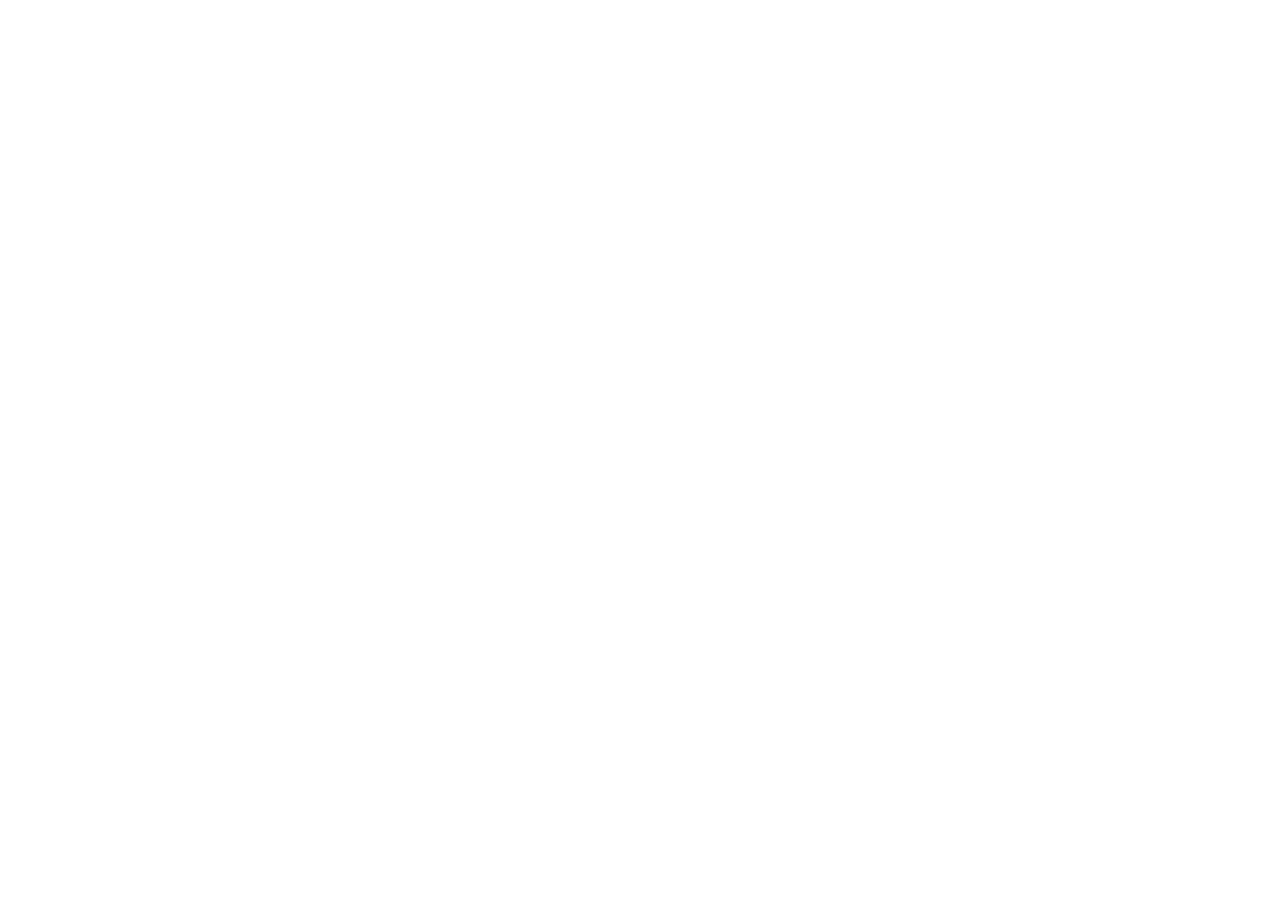
==== index.html @ b9b6418b "first Template" ====
<!DOCTYPE html>
<html lang="en">
<head>
    <meta charset="UTF-8">
    <meta name="viewport" content="width=device-width, initial-scale=1.0">
    <title>Document</title>
</head>
<body>
    
</body>
</html>
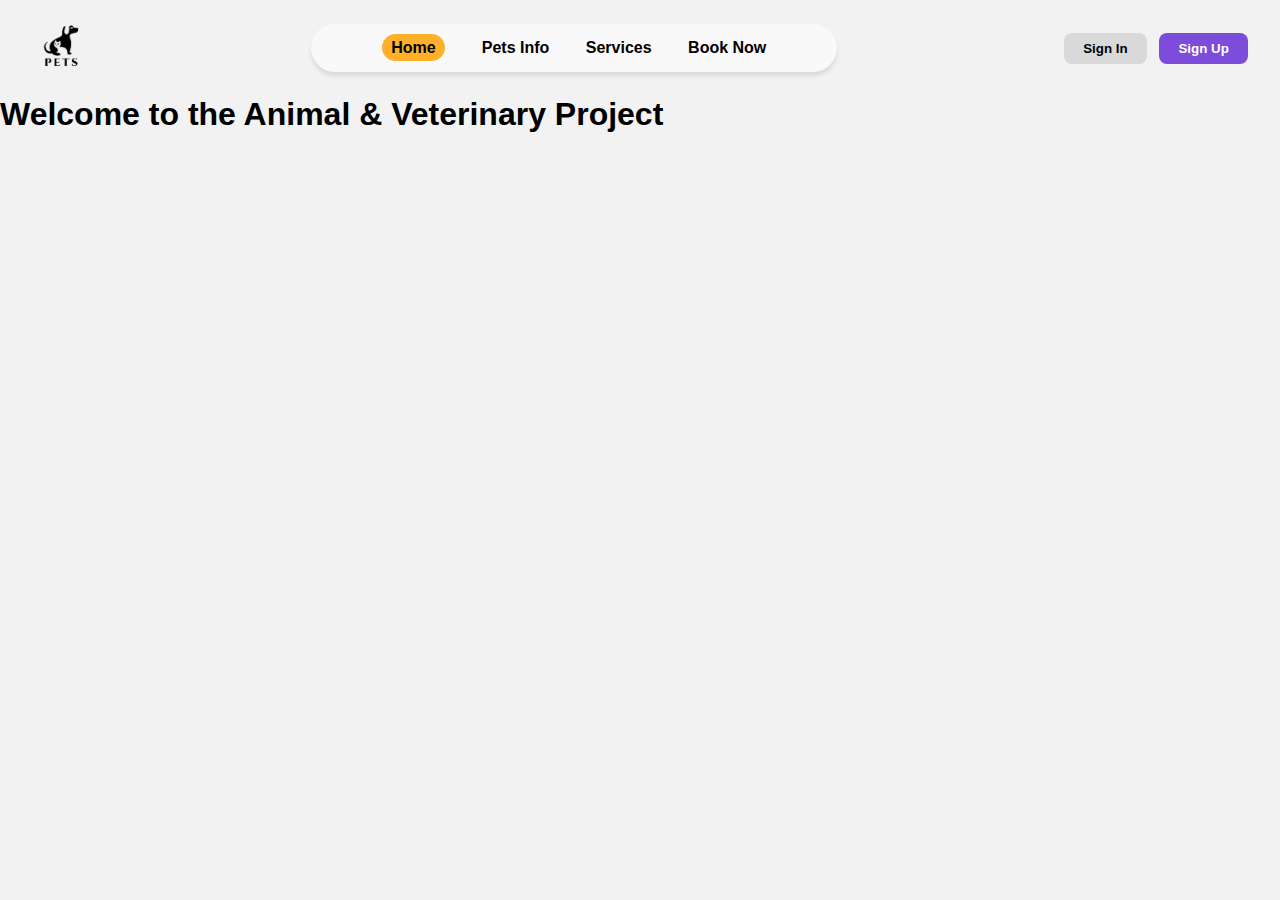
==== commit 12e390f0: "added the navbar too all Pages" ====
--- a/index.html
+++ b/index.html
@@ -3,9 +3,31 @@
 <head>
     <meta charset="UTF-8">
     <meta name="viewport" content="width=device-width, initial-scale=1.0">
-    <title>Document</title>
+    <title>Home</title>
+    <link rel="stylesheet" href="../Styles/NavBar.css">
+
 </head>
 <body>
-    
+<header class="navbar">
+    <div class="logo">
+        <img src="../Assets/pets_logo.png" alt="Site Logo">
+    </div>
+    <div class="menu" >
+        <nav class="nav-links">
+            <a href="index.html" class="nav-link home-link active">Home</a>
+            <a href="./Pages/PetsInfo.html" class="nav-link veterinary-link ">Pets Info</a>
+            <a href="./Pages/Services.html" class="nav-link contact-link ">Services</a>
+            <a href="./Pages/BookNow.html" class="nav-link animals-link ">Book Now</a>
+        </nav>
+    </div>
+    <div class="nav-buttons">
+        <button class="btn sign-in">Sign In</button>
+        <button class="btn sign-up">Sign Up</button>
+    </div>
+</header>
+<main >
+    <h1>Welcome to the Animal & Veterinary Project</h1>
+
+</main>
 </body>
 </html>--- a/Styles/NavBar.css
+++ b/Styles/NavBar.css
@@ -0,0 +1,104 @@
+
+* {
+    margin: 0;
+    padding: 0;
+    box-sizing: border-box;
+}
+
+/* Body Styling */
+body {
+    font-family: "Candara", sans-serif;
+    color: #000; /* Black text color */
+    background-color: #f2f2f2; /* White background */
+}
+
+/* Navbar Styling */
+.navbar {
+    display: flex;
+    align-items: center;
+    justify-content: space-between;
+    padding: 1rem 2rem;
+    background-color: #f2f2f2; /* White background */
+
+}
+
+.logo img {
+    width: 60px; /* Adjust logo size */
+    height: auto;
+}
+
+/* Nav Links Styling */
+.nav-links a {
+    color: #000; /* Black text color */
+    text-decoration: none;
+    margin: 0 1rem;
+    font-weight: 600;
+    font-size: 1rem;
+    transition: color 0.3s ease;
+}
+
+.nav-links a:hover {
+    color: #7D4CDB; /* Purple on hover */
+}
+
+/* Buttons Styling */
+.nav-buttons .btn {
+    padding: 0.5rem 1.2rem;
+    margin-left: 0.5rem;
+    border: none;
+    border-radius: 8px;
+    cursor: pointer;
+    font-weight: 600;
+    transition: background-color 0.3s ease;
+}
+
+.sign-in {
+    background-color: #d9d9d9; /* Gray */
+    color: #000;
+
+}
+
+.sign-in:hover {
+    background-color: #e9e9e9; /* Darker gray on hover */
+}
+
+.sign-up {
+    background-color: #7D4CDB; /* Purple */
+    color: #fff;
+}
+
+.sign-up:hover {
+    background-color: #5a36b8; /* Darker purple on hover */
+}
+/* Nav Links Styling */
+.nav-links .nav-link {
+    color: #000; /* Black text color */
+    text-decoration: none;
+    margin: 0 1rem;
+    font-weight: 600;
+    font-size: 1rem;
+    transition: color 0.3s ease;
+}
+
+.nav-links .nav-link:hover {
+    color: #7D4CDB; /* Purple on hover */
+}
+.menu{
+   background-color: #f9f9f9;
+    height: 3rem;
+    display: flex;
+    align-items: center;
+    justify-content: center;
+    border-radius: 2rem;
+    box-shadow: 0px 4px 4px rgba(0, 0, 0, 0.1);
+    flex-grow: 0.2;
+    gap: 2rem; /* Space between links */
+
+}
+.nav-link.active {
+    background-color: #feb02b;
+    color: #000; /* Ensure text is readable */
+    padding: 0.3rem 0.6rem; /* Optional: add padding to make it look like a button */
+    border-radius: 2rem; /* Optional: add rounded corners */
+}
+
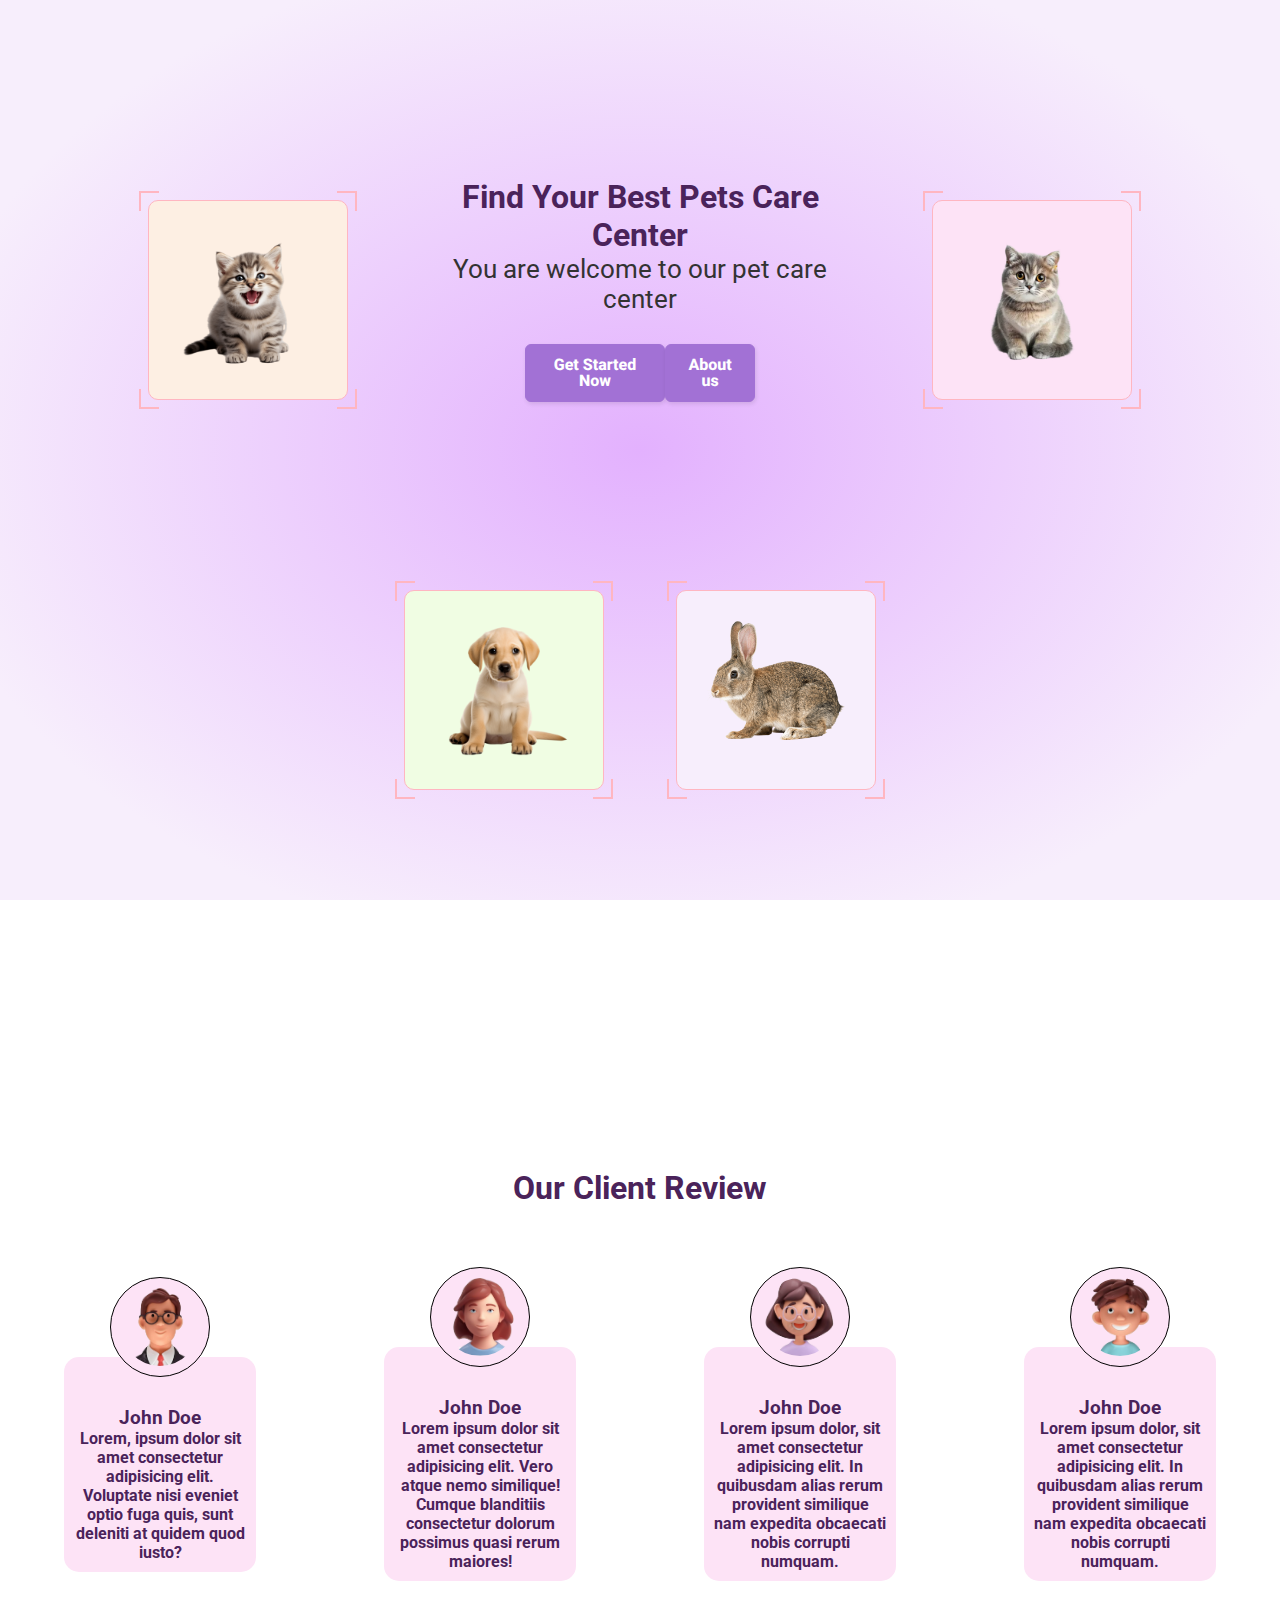
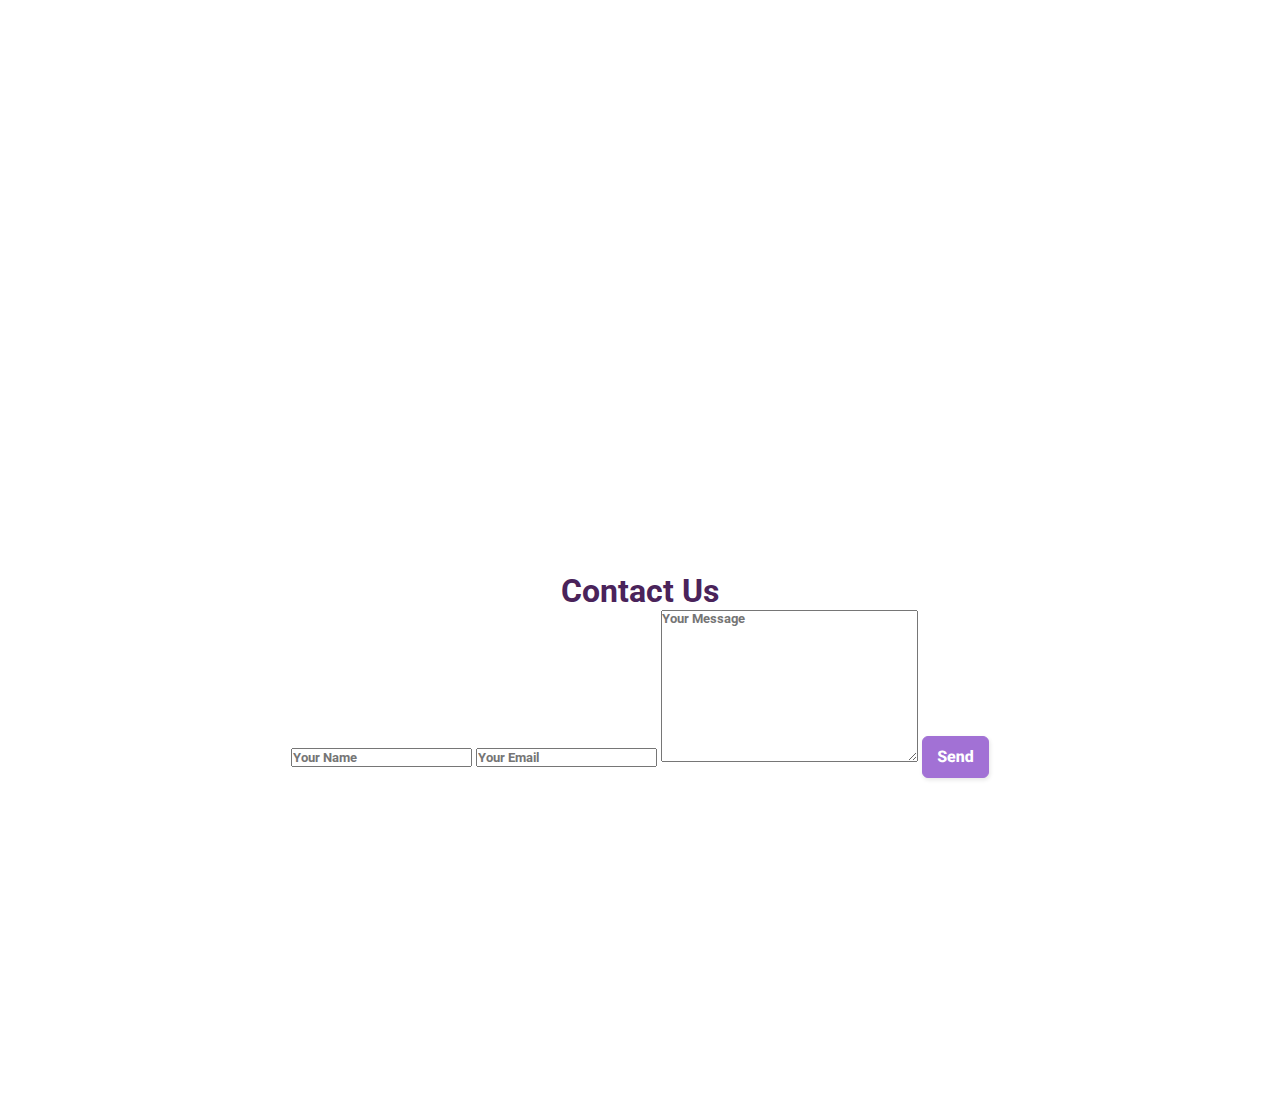
==== commit 474ab108: "a little bit of index.html" ====
--- a/index.html
+++ b/index.html
@@ -3,31 +3,113 @@
 <head>
     <meta charset="UTF-8">
     <meta name="viewport" content="width=device-width, initial-scale=1.0">
-    <title>Home</title>
-    <link rel="stylesheet" href="../Styles/NavBar.css">
-
+    <link rel="stylesheet" href="Styles/Index.css">
+    <link rel="preconnect" href="https://fonts.googleapis.com">
+<link rel="preconnect" href="https://fonts.gstatic.com" crossorigin>
+<link href="https://fonts.googleapis.com/css2?family=Roboto:ital,wght@0,100;0,300;0,400;0,500;0,700;0,900;1,100;1,300;1,400;1,500;1,700;1,900&family=Secular+One&display=swap" rel="stylesheet">
+    <title>Document</title>
 </head>
 <body>
-<header class="navbar">
-    <div class="logo">
-        <img src="../Assets/pets_logo.png" alt="Site Logo">
-    </div>
-    <div class="menu" >
-        <nav class="nav-links">
-            <a href="index.html" class="nav-link home-link active">Home</a>
-            <a href="./Pages/PetsInfo.html" class="nav-link veterinary-link ">Pets Info</a>
-            <a href="./Pages/Services.html" class="nav-link contact-link ">Services</a>
-            <a href="./Pages/BookNow.html" class="nav-link animals-link ">Book Now</a>
-        </nav>
-    </div>
-    <div class="nav-buttons">
-        <button class="btn sign-in">Sign In</button>
-        <button class="btn sign-up">Sign Up</button>
-    </div>
-</header>
-<main >
-    <h1>Welcome to the Animal & Veterinary Project</h1>
+    <section>
+        <div id="title">
 
-</main>
+            <h1>Find Your Best Pets Care Center</h1>
+            <p>You are welcome to our pet care center</p>
+            <div class="Horisontal">
+                <button class="button" role="button">Get Started Now</button>
+                <button class="button" role="button">About us</button>
+            </div>
+        </div>
+        <div id="Images">
+                <div class="image-wrapper">
+                    <img src="Assets/cat1.png" alt="cat image"/>
+                    <div class="corner corner-tl"></div>
+                    <div class="corner corner-tr"></div>
+                    <div class="corner corner-bl"></div>
+                    <div class="corner corner-br"></div>
+                </div>
+                <div class="image-wrapper">
+                    <img src="Assets/cat2.png" alt="cat image"/>
+                    <div class="corner corner-tl"></div>
+                    <div class="corner corner-tr"></div>
+                    <div class="corner corner-bl"></div>
+                    <div class="corner corner-br"></div>
+                </div>
+                <div class="image-wrapper">
+                    <img src="Assets/dog1.png" alt="dog image"/>
+                    <div class="corner corner-tl"></div>
+                    <div class="corner corner-tr"></div>
+                    <div class="corner corner-bl"></div>
+                    <div class="corner corner-br"></div>
+                </div>
+                <div class="image-wrapper">
+                    <img src="Assets/rabbit1.png" alt="rabbit image"/>
+                    <div class="corner corner-tl"></div>
+                    <div class="corner corner-tr"></div>
+                    <div class="corner corner-bl"></div>
+                    <div class="corner corner-br"></div>
+                </div>
+        </div>
+    </section>
+    <section >
+        
+        <h1>Our Client Review</h1>
+        <div id="reviews">
+            <div class="review">
+                <div class="reviewer">
+                    <img src="Assets/1.png" alt="reviewer image"/>
+                </div>
+                <div class="ReviewContent">
+                    <h3>John Doe</h3>
+                    <p>Lorem, ipsum dolor sit amet consectetur adipisicing elit. Voluptate nisi eveniet optio fuga quis, sunt deleniti at quidem quod iusto?</p>
+                </div>
+            </div>
+            <div class="review">
+                <div class="reviewer">
+                    <img src="Assets/2.png" alt="reviewer image"/>
+                </div>
+                <div class="ReviewContent">
+                    <h3>John Doe</h3>
+                    <p>Lorem ipsum dolor sit amet consectetur adipisicing elit. Vero atque nemo similique! Cumque blanditiis consectetur dolorum possimus quasi rerum maiores!</p>
+                </div>
+            </div>
+            <div class="review">
+                <div class="reviewer">
+                    <img src="Assets/3.png" alt="reviewer image"/>
+                </div>
+                
+                <div class="ReviewContent">
+                    <h3>John Doe</h3>
+                    <p>Lorem ipsum dolor, sit amet consectetur adipisicing elit. In quibusdam alias rerum provident similique nam expedita obcaecati nobis corrupti numquam.</p>
+                </div>
+            </div>
+            
+            <div class="review">
+                <div class="reviewer">
+                    <img src="Assets/4.png" alt="reviewer image"/>
+                </div>
+                
+                <div class="ReviewContent">
+                    <h3>John Doe</h3>
+                    <p>Lorem ipsum dolor, sit amet consectetur adipisicing elit. In quibusdam alias rerum provident similique nam expedita obcaecati nobis corrupti numquam.</p>
+                </div>
+            </div>
+        </div>
+
+    </section>
+    <section>
+        <div id="contact">
+            <h1>Contact Us</h1>
+            <div class="contact-form">
+                <form action="">
+                    <input type="text" placeholder="Your Name">
+                    <input type="email" placeholder="Your Email">
+                    <textarea name="" id="" cols="30" rows="10" placeholder="Your Message"></textarea>
+                    <button class="button" role="button">Send</button>
+                </form>
+            </div>
+        </div>
+        </section>
+    
 </body>
-</html>+</html>
--- a/Styles/Index.css
+++ b/Styles/Index.css
@@ -0,0 +1,210 @@
+@import url(Global.css);
+
+
+body{
+    position: relative;
+    background-image: radial-gradient(#e3b1fe,#f7eefc 80%);
+    background-size: cover;
+    background-repeat: no-repeat;
+    background-attachment: fixed;
+
+}
+h1{
+    font-size: 2em;
+    color: #4a235a;
+    font-family: "Roboto", sans-serif;
+    font-weight: 700;
+    font-style: normal;
+    text-align: center;
+    margin-top: 50px;
+}
+
+
+#title{
+    position: absolute;
+    font-size: 1em;
+    color: black;
+    top: 0;
+    z-index: 10;
+    left: 35%;
+    width: 30%;
+    margin: 10% auto auto auto;
+    text-align: center;
+}
+
+#title > p{
+    font-size: 1.6em;
+    color: #333;
+    font-family: "Roboto", sans-serif;
+    font-weight: 400;
+    font-style: normal;
+}
+
+section{
+    display: flex;
+    flex-direction: column;
+    justify-content: center;
+    align-items: center;
+    height: 100vh;
+}
+
+.Horisontal{
+    display: flex;
+    justify-content: center;
+    align-items: center;
+    flex-direction: row;
+    margin: 30px 20% 0 20%;
+    width: 60%;
+    justify-content: space-around;
+}
+#Images{
+    position: relative;
+    width: 100%;
+    height: 100%;
+}
+#Images > div{
+    position: absolute;
+    width: 200px;
+    height: 200px;
+    
+    border-radius: 10px;
+    padding: 10px;
+    border-width: 1px;
+    border-style: solid;
+}
+
+#Images > div:nth-child(1){
+    right: 10%;
+    top: 20%;
+    background-color: #fde3f6;
+}
+
+#Images > div:nth-child(2){
+
+    left: 10%;
+    top: 20%;
+    background-color: #fdefe3;
+}
+
+#Images > div:nth-child(3){
+    left: 30%;
+    bottom: 10%;
+    background-color: #f0fde3;
+}
+
+#Images > div:nth-child(4){
+    right: 30%;
+    bottom: 10%;
+    background-color: #f7eefc;
+}
+
+#Images {
+    display: flex;
+    flex-wrap: wrap;
+    justify-content: center;
+    gap: 40px;
+    padding: 20px;
+}
+
+.image-container {
+    position: relative;
+    width: 250px;
+    background-color: #ffe6ea;
+}
+
+.image-wrapper {
+    margin: 20px;
+    border: 2px solid #ffb6c1;
+    position: relative;
+}
+
+.image-wrapper img {
+    width: 100%;
+    height: auto;
+    display: block;
+    padding: 20px;
+}
+
+.corner {
+    position: absolute;
+    width: 20px;
+    height: 20px;
+}
+
+.corner-tl {
+    top: -10px;
+    left: -10px;
+    border-top: 2px solid #ffb6c1;
+    border-left: 2px solid #ffb6c1;
+}
+
+.corner-tr {
+    top: -10px;
+    right: -10px;
+    border-top: 2px solid #ffb6c1;
+    border-right: 2px solid #ffb6c1;
+}
+
+.corner-bl {
+    bottom: -10px;
+    left: -10px;
+    border-bottom: 2px solid #ffb6c1;
+    border-left: 2px solid #ffb6c1;
+}
+
+.corner-br {
+    bottom: -10px;
+    right: -10px;
+    border-bottom: 2px solid #ffb6c1;
+    border-right: 2px solid #ffb6c1;
+}
+
+
+#reviews{
+    text-align: center;
+    margin-top: 50px;
+    display: flex;
+    flex-direction: row;
+    justify-content: center;
+    align-items: center;
+    justify-content: space-around;
+}
+.review{
+    display: flex;
+    width: 15%;
+    justify-content: center;
+    align-items: center;
+    flex-direction: column;
+    justify-content: space-around;
+}
+
+.reviewer{
+    display: flex;
+    justify-content: center;
+    align-items: center;
+    flex-direction: column;
+    justify-content: space-around;
+}
+.reviewer > img{
+    width: 100px;
+    height: 100px;
+    z-index: 2;
+    border-radius: 50%;
+    margin: 10px;
+    border-width: 1px;
+    border-style:solid ;
+    background-color: #fde3f6;
+    padding: 10px;
+}
+.ReviewContent{
+    background: #fde3f6;
+    color: #4a235a;
+    display: flex;
+    justify-content: center;
+    align-items: center;
+    flex-direction: column;
+    justify-content: space-around;
+    margin-top: -30px;
+    padding: 50px 10px 10px 10px;
+    border-radius: 15px;
+}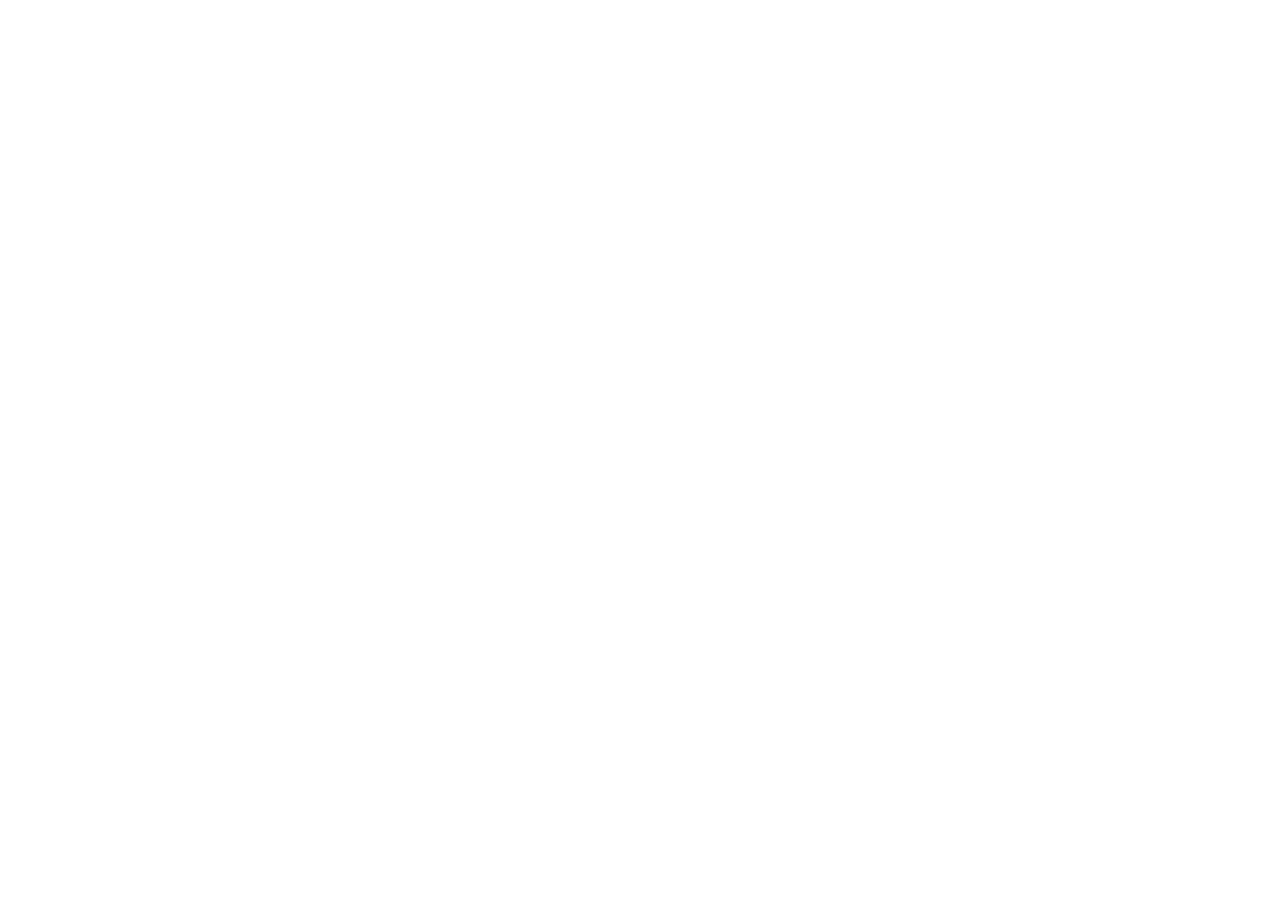
==== commit e6f19973: "Merge branch 'main' of https://github.com/benhendayoussef/mini-Project-Tp-Web" ====
--- a/index.html
+++ b/index.html
@@ -3,113 +3,9 @@
 <head>
     <meta charset="UTF-8">
     <meta name="viewport" content="width=device-width, initial-scale=1.0">
-    <link rel="stylesheet" href="Styles/Index.css">
-    <link rel="preconnect" href="https://fonts.googleapis.com">
-<link rel="preconnect" href="https://fonts.gstatic.com" crossorigin>
-<link href="https://fonts.googleapis.com/css2?family=Roboto:ital,wght@0,100;0,300;0,400;0,500;0,700;0,900;1,100;1,300;1,400;1,500;1,700;1,900&family=Secular+One&display=swap" rel="stylesheet">
     <title>Document</title>
 </head>
 <body>
-    <section>
-        <div id="title">
-
-            <h1>Find Your Best Pets Care Center</h1>
-            <p>You are welcome to our pet care center</p>
-            <div class="Horisontal">
-                <button class="button" role="button">Get Started Now</button>
-                <button class="button" role="button">About us</button>
-            </div>
-        </div>
-        <div id="Images">
-                <div class="image-wrapper">
-                    <img src="Assets/cat1.png" alt="cat image"/>
-                    <div class="corner corner-tl"></div>
-                    <div class="corner corner-tr"></div>
-                    <div class="corner corner-bl"></div>
-                    <div class="corner corner-br"></div>
-                </div>
-                <div class="image-wrapper">
-                    <img src="Assets/cat2.png" alt="cat image"/>
-                    <div class="corner corner-tl"></div>
-                    <div class="corner corner-tr"></div>
-                    <div class="corner corner-bl"></div>
-                    <div class="corner corner-br"></div>
-                </div>
-                <div class="image-wrapper">
-                    <img src="Assets/dog1.png" alt="dog image"/>
-                    <div class="corner corner-tl"></div>
-                    <div class="corner corner-tr"></div>
-                    <div class="corner corner-bl"></div>
-                    <div class="corner corner-br"></div>
-                </div>
-                <div class="image-wrapper">
-                    <img src="Assets/rabbit1.png" alt="rabbit image"/>
-                    <div class="corner corner-tl"></div>
-                    <div class="corner corner-tr"></div>
-                    <div class="corner corner-bl"></div>
-                    <div class="corner corner-br"></div>
-                </div>
-        </div>
-    </section>
-    <section >
-        
-        <h1>Our Client Review</h1>
-        <div id="reviews">
-            <div class="review">
-                <div class="reviewer">
-                    <img src="Assets/1.png" alt="reviewer image"/>
-                </div>
-                <div class="ReviewContent">
-                    <h3>John Doe</h3>
-                    <p>Lorem, ipsum dolor sit amet consectetur adipisicing elit. Voluptate nisi eveniet optio fuga quis, sunt deleniti at quidem quod iusto?</p>
-                </div>
-            </div>
-            <div class="review">
-                <div class="reviewer">
-                    <img src="Assets/2.png" alt="reviewer image"/>
-                </div>
-                <div class="ReviewContent">
-                    <h3>John Doe</h3>
-                    <p>Lorem ipsum dolor sit amet consectetur adipisicing elit. Vero atque nemo similique! Cumque blanditiis consectetur dolorum possimus quasi rerum maiores!</p>
-                </div>
-            </div>
-            <div class="review">
-                <div class="reviewer">
-                    <img src="Assets/3.png" alt="reviewer image"/>
-                </div>
-                
-                <div class="ReviewContent">
-                    <h3>John Doe</h3>
-                    <p>Lorem ipsum dolor, sit amet consectetur adipisicing elit. In quibusdam alias rerum provident similique nam expedita obcaecati nobis corrupti numquam.</p>
-                </div>
-            </div>
-            
-            <div class="review">
-                <div class="reviewer">
-                    <img src="Assets/4.png" alt="reviewer image"/>
-                </div>
-                
-                <div class="ReviewContent">
-                    <h3>John Doe</h3>
-                    <p>Lorem ipsum dolor, sit amet consectetur adipisicing elit. In quibusdam alias rerum provident similique nam expedita obcaecati nobis corrupti numquam.</p>
-                </div>
-            </div>
-        </div>
-
-    </section>
-    <section>
-        <div id="contact">
-            <h1>Contact Us</h1>
-            <div class="contact-form">
-                <form action="">
-                    <input type="text" placeholder="Your Name">
-                    <input type="email" placeholder="Your Email">
-                    <textarea name="" id="" cols="30" rows="10" placeholder="Your Message"></textarea>
-                    <button class="button" role="button">Send</button>
-                </form>
-            </div>
-        </div>
-        </section>
     
 </body>
 </html>
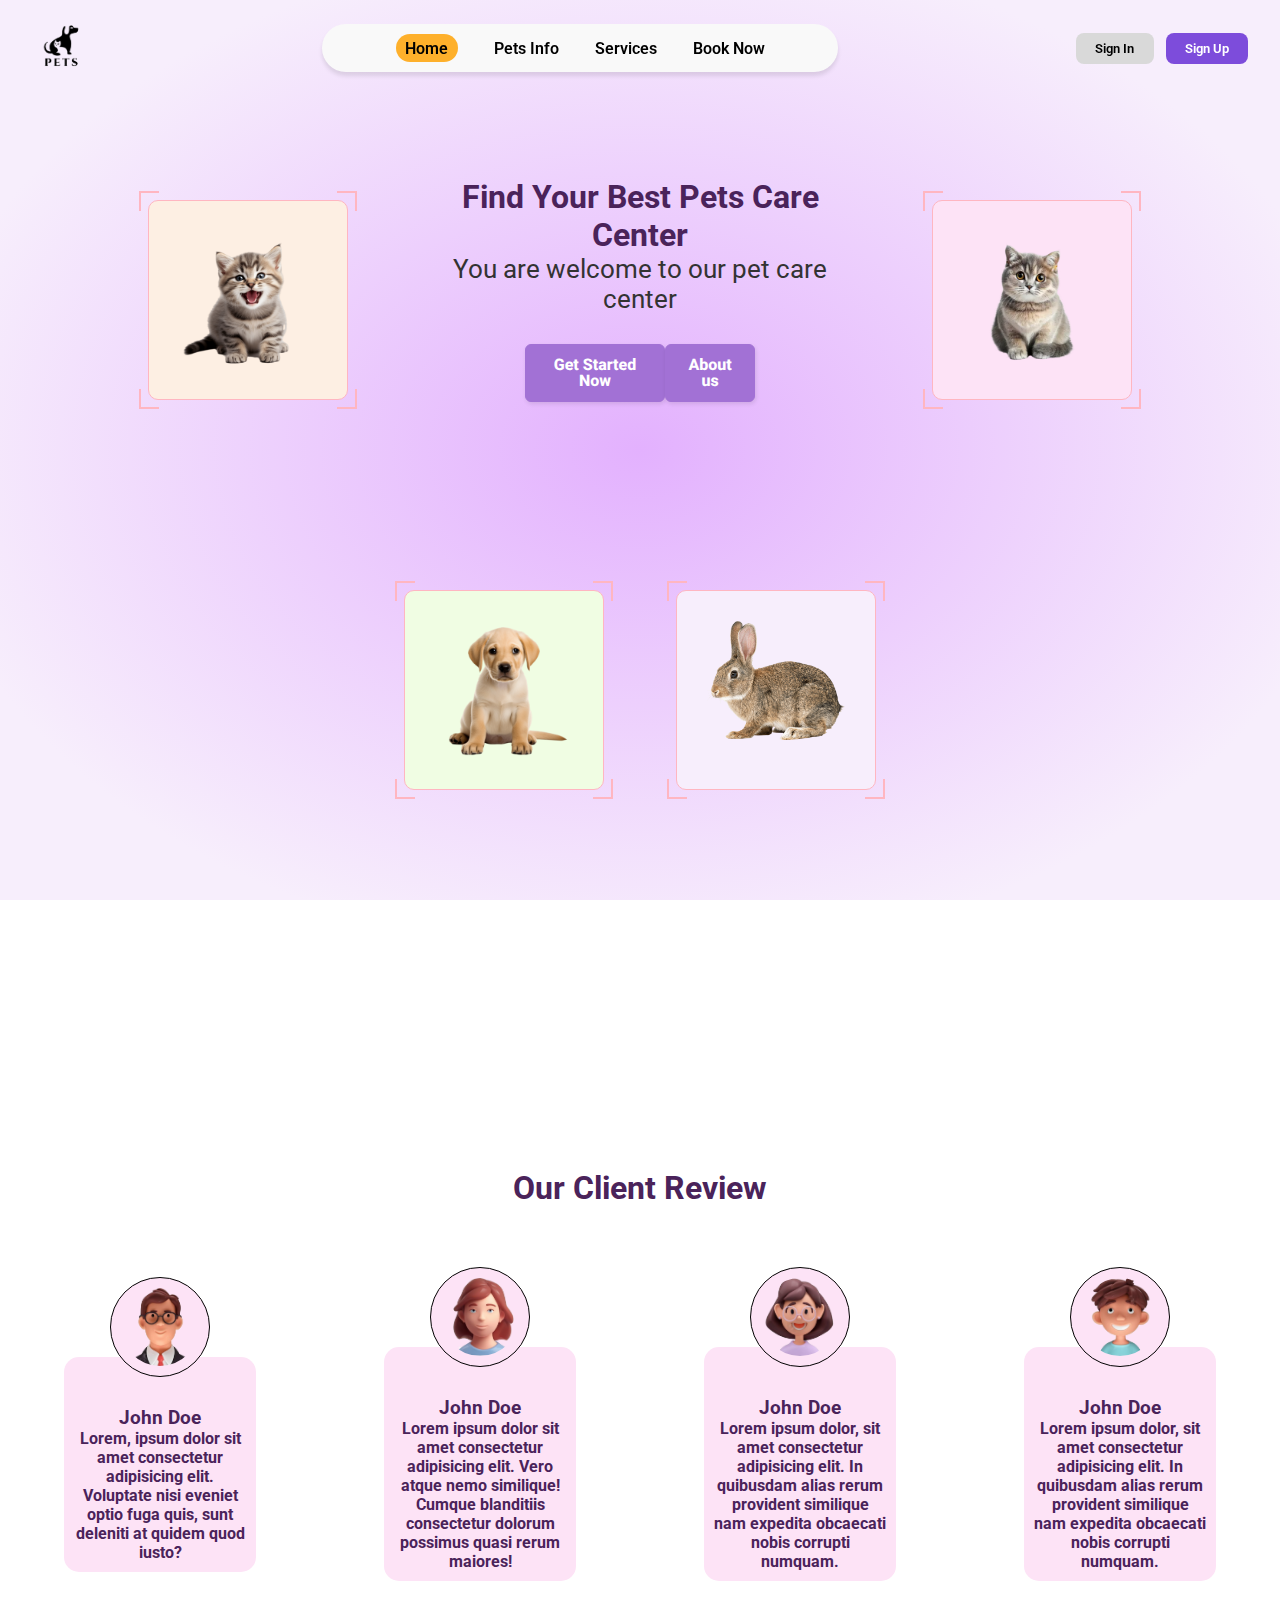
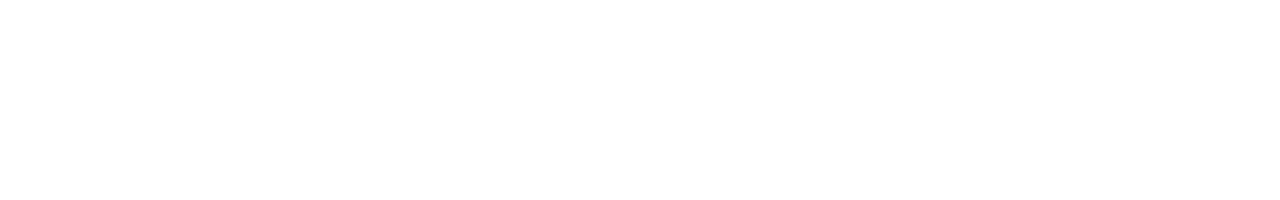
==== commit 4955e909: "index.html finished" ====
--- a/index.html
+++ b/index.html
@@ -3,9 +3,120 @@
 <head>
     <meta charset="UTF-8">
     <meta name="viewport" content="width=device-width, initial-scale=1.0">
+    <link rel="stylesheet" href="Styles/Index.css">
+    <link rel="preconnect" href="https://fonts.googleapis.com">
+    
+    <link rel="stylesheet" href="Styles/NavBar.css">
+<link rel="preconnect" href="https://fonts.gstatic.com" crossorigin>
+<link href="https://fonts.googleapis.com/css2?family=Roboto:ital,wght@0,100;0,300;0,400;0,500;0,700;0,900;1,100;1,300;1,400;1,500;1,700;1,900&family=Secular+One&display=swap" rel="stylesheet">
     <title>Document</title>
 </head>
 <body>
+    <header class="navbar">
+        <div class="logo">
+            <img src="../Assets/pets_logo.png" alt="Site Logo">
+        </div>
+        <div class="menu" >
+            <nav class="nav-links">
+                <a href="index.html" class="nav-link home-link active">Home</a>
+                <a href="./Pages/PetsInfo.html" class="nav-link veterinary-link ">Pets Info</a>
+                <a href="./Pages/Services.html" class="nav-link contact-link ">Services</a>
+                <a href="./Pages/BookNow.html" class="nav-link animals-link ">Book Now</a>
+            </nav>
+        </div>
+        <div class="nav-buttons">
+            <button class="btn sign-in">Sign In</button>
+            <button class="btn sign-up">Sign Up</button>
+        </div>
+    </header>
+    <section>
+        <div id="title">
+
+            <h1>Find Your Best Pets Care Center</h1>
+            <p>You are welcome to our pet care center</p>
+            <div class="Horisontal">
+                <button class="button" role="button">Get Started Now</button>
+                <button class="button" role="button">About us</button>
+            </div>
+        </div>
+        <div id="Images">
+                <div class="image-wrapper">
+                    <img src="Assets/cat1.png" alt="cat image"/>
+                    <div class="corner corner-tl"></div>
+                    <div class="corner corner-tr"></div>
+                    <div class="corner corner-bl"></div>
+                    <div class="corner corner-br"></div>
+                </div>
+                <div class="image-wrapper">
+                    <img src="Assets/cat2.png" alt="cat image"/>
+                    <div class="corner corner-tl"></div>
+                    <div class="corner corner-tr"></div>
+                    <div class="corner corner-bl"></div>
+                    <div class="corner corner-br"></div>
+                </div>
+                <div class="image-wrapper">
+                    <img src="Assets/dog1.png" alt="dog image"/>
+                    <div class="corner corner-tl"></div>
+                    <div class="corner corner-tr"></div>
+                    <div class="corner corner-bl"></div>
+                    <div class="corner corner-br"></div>
+                </div>
+                <div class="image-wrapper">
+                    <img src="Assets/rabbit1.png" alt="rabbit image"/>
+                    <div class="corner corner-tl"></div>
+                    <div class="corner corner-tr"></div>
+                    <div class="corner corner-bl"></div>
+                    <div class="corner corner-br"></div>
+                </div>
+        </div>
+    </section>
+    <section >
+        
+        <h1>Our Client Review</h1>
+        <div id="reviews">
+            <div class="review">
+                <div class="reviewer">
+                    <img src="Assets/1.png" alt="reviewer image"/>
+                </div>
+                <div class="ReviewContent">
+                    <h3>John Doe</h3>
+                    <p>Lorem, ipsum dolor sit amet consectetur adipisicing elit. Voluptate nisi eveniet optio fuga quis, sunt deleniti at quidem quod iusto?</p>
+                </div>
+            </div>
+            <div class="review">
+                <div class="reviewer">
+                    <img src="Assets/2.png" alt="reviewer image"/>
+                </div>
+                <div class="ReviewContent">
+                    <h3>John Doe</h3>
+                    <p>Lorem ipsum dolor sit amet consectetur adipisicing elit. Vero atque nemo similique! Cumque blanditiis consectetur dolorum possimus quasi rerum maiores!</p>
+                </div>
+            </div>
+            <div class="review">
+                <div class="reviewer">
+                    <img src="Assets/3.png" alt="reviewer image"/>
+                </div>
+                
+                <div class="ReviewContent">
+                    <h3>John Doe</h3>
+                    <p>Lorem ipsum dolor, sit amet consectetur adipisicing elit. In quibusdam alias rerum provident similique nam expedita obcaecati nobis corrupti numquam.</p>
+                </div>
+            </div>
+            
+            <div class="review">
+                <div class="reviewer">
+                    <img src="Assets/4.png" alt="reviewer image"/>
+                </div>
+                
+                <div class="ReviewContent">
+                    <h3>John Doe</h3>
+                    <p>Lorem ipsum dolor, sit amet consectetur adipisicing elit. In quibusdam alias rerum provident similique nam expedita obcaecati nobis corrupti numquam.</p>
+                </div>
+            </div>
+        </div>
+
+    </section>
     
-</body>
-</html>
+    </body>
+    </html>
+
--- a/Styles/Index.css
+++ b/Styles/Index.css
@@ -0,0 +1,210 @@
+@import url(Global.css);
+
+
+body{
+    position: relative;
+    background-image: radial-gradient(#e3b1fe,#f7eefc 80%);
+    background-size: cover;
+    background-repeat: no-repeat;
+    background-attachment: fixed;
+
+}
+h1{
+    font-size: 2em;
+    color: #4a235a;
+    font-family: "Roboto", sans-serif;
+    font-weight: 700;
+    font-style: normal;
+    text-align: center;
+    margin-top: 50px;
+}
+
+
+#title{
+    position: absolute;
+    font-size: 1em;
+    color: black;
+    top: 0;
+    z-index: 10;
+    left: 35%;
+    width: 30%;
+    margin: 10% auto auto auto;
+    text-align: center;
+}
+
+#title > p{
+    font-size: 1.6em;
+    color: #333;
+    font-family: "Roboto", sans-serif;
+    font-weight: 400;
+    font-style: normal;
+}
+
+section{
+    display: flex;
+    flex-direction: column;
+    justify-content: center;
+    align-items: center;
+    height: 100vh;
+}
+
+.Horisontal{
+    display: flex;
+    justify-content: center;
+    align-items: center;
+    flex-direction: row;
+    margin: 30px 20% 0 20%;
+    width: 60%;
+    justify-content: space-around;
+}
+#Images{
+    position: relative;
+    width: 100%;
+    height: 100%;
+}
+#Images > div{
+    position: absolute;
+    width: 200px;
+    height: 200px;
+    
+    border-radius: 10px;
+    padding: 10px;
+    border-width: 1px;
+    border-style: solid;
+}
+
+#Images > div:nth-child(1){
+    right: 10%;
+    top: 20%;
+    background-color: #fde3f6;
+}
+
+#Images > div:nth-child(2){
+
+    left: 10%;
+    top: 20%;
+    background-color: #fdefe3;
+}
+
+#Images > div:nth-child(3){
+    left: 30%;
+    bottom: 10%;
+    background-color: #f0fde3;
+}
+
+#Images > div:nth-child(4){
+    right: 30%;
+    bottom: 10%;
+    background-color: #f7eefc;
+}
+
+#Images {
+    display: flex;
+    flex-wrap: wrap;
+    justify-content: center;
+    gap: 40px;
+    padding: 20px;
+}
+
+.image-container {
+    position: relative;
+    width: 250px;
+    background-color: #ffe6ea;
+}
+
+.image-wrapper {
+    margin: 20px;
+    border: 2px solid #ffb6c1;
+    position: relative;
+}
+
+.image-wrapper img {
+    width: 100%;
+    height: auto;
+    display: block;
+    padding: 20px;
+}
+
+.corner {
+    position: absolute;
+    width: 20px;
+    height: 20px;
+}
+
+.corner-tl {
+    top: -10px;
+    left: -10px;
+    border-top: 2px solid #ffb6c1;
+    border-left: 2px solid #ffb6c1;
+}
+
+.corner-tr {
+    top: -10px;
+    right: -10px;
+    border-top: 2px solid #ffb6c1;
+    border-right: 2px solid #ffb6c1;
+}
+
+.corner-bl {
+    bottom: -10px;
+    left: -10px;
+    border-bottom: 2px solid #ffb6c1;
+    border-left: 2px solid #ffb6c1;
+}
+
+.corner-br {
+    bottom: -10px;
+    right: -10px;
+    border-bottom: 2px solid #ffb6c1;
+    border-right: 2px solid #ffb6c1;
+}
+
+
+#reviews{
+    text-align: center;
+    margin-top: 50px;
+    display: flex;
+    flex-direction: row;
+    justify-content: center;
+    align-items: center;
+    justify-content: space-around;
+}
+.review{
+    display: flex;
+    width: 15%;
+    justify-content: center;
+    align-items: center;
+    flex-direction: column;
+    justify-content: space-around;
+}
+
+.reviewer{
+    display: flex;
+    justify-content: center;
+    align-items: center;
+    flex-direction: column;
+    justify-content: space-around;
+}
+.reviewer > img{
+    width: 100px;
+    height: 100px;
+    z-index: 2;
+    border-radius: 50%;
+    margin: 10px;
+    border-width: 1px;
+    border-style:solid ;
+    background-color: #fde3f6;
+    padding: 10px;
+}
+.ReviewContent{
+    background: #fde3f6;
+    color: #4a235a;
+    display: flex;
+    justify-content: center;
+    align-items: center;
+    flex-direction: column;
+    justify-content: space-around;
+    margin-top: -30px;
+    padding: 50px 10px 10px 10px;
+    border-radius: 15px;
+}--- a/Styles/NavBar.css
+++ b/Styles/NavBar.css
@@ -0,0 +1,94 @@
+
+
+/* Navbar Styling */
+.navbar {
+    z-index: 99;
+    width: 100%;
+    position: fixed;
+    display: flex;
+    align-items: center;
+    justify-content: space-between;
+    padding: 1rem 2rem;
+
+}
+
+.logo img {
+    width: 60px;
+    height: auto;
+}
+
+/* Nav Links Styling */
+.nav-links a {
+    color: #000; /* Black text color */
+    text-decoration: none;
+    margin: 0 1rem;
+    font-weight: 600;
+    font-size: 1rem;
+    transition: color 0.3s ease;
+}
+
+.nav-links a:hover {
+    color: #7D4CDB; /* Purple on hover */
+}
+
+/* Buttons Styling */
+.nav-buttons .btn {
+    padding: 0.5rem 1.2rem;
+    margin-left: 0.5rem;
+    border: none;
+    border-radius: 8px;
+    cursor: pointer;
+    font-weight: 600;
+    transition: background-color 0.3s ease;
+}
+
+.sign-in {
+    background-color: #d9d9d9; /* Gray */
+    color: #000;
+
+}
+
+.sign-in:hover {
+    background-color: #e9e9e9; /* Darker gray on hover */
+}
+
+.sign-up {
+    background-color: #7D4CDB; /* Purple */
+    color: #fff;
+}
+
+.sign-up:hover {
+    background-color: #5a36b8; /* Darker purple on hover */
+}
+/* Nav Links Styling */
+.nav-links .nav-link {
+    color: #000; /* Black text color */
+    text-decoration: none;
+    margin: 0 1rem;
+    font-weight: 600;
+    font-size: 1rem;
+    transition: color 0.3s ease;
+}
+
+.nav-links .nav-link:hover {
+    color: #7D4CDB; /* Purple on hover */
+}
+.menu{
+   background-color: #f9f9f9;
+    height: 3rem;
+    display: flex;
+    align-items: center;
+    justify-content: center;
+    border-radius: 2rem;
+    box-shadow: 0px 4px 4px rgba(0, 0, 0, 0.1);
+    flex-grow: 0.2;
+    gap: 2rem; /* Space between links */
+
+}
+.nav-link.active {
+    background-color: #feb02b;
+    color: #000; /* Ensure text is readable */
+    padding: 0.3rem 0.6rem; /* Optional: add padding to make it look like a button */
+    border-radius: 2rem; /* Optional: add rounded corners */
+}
+
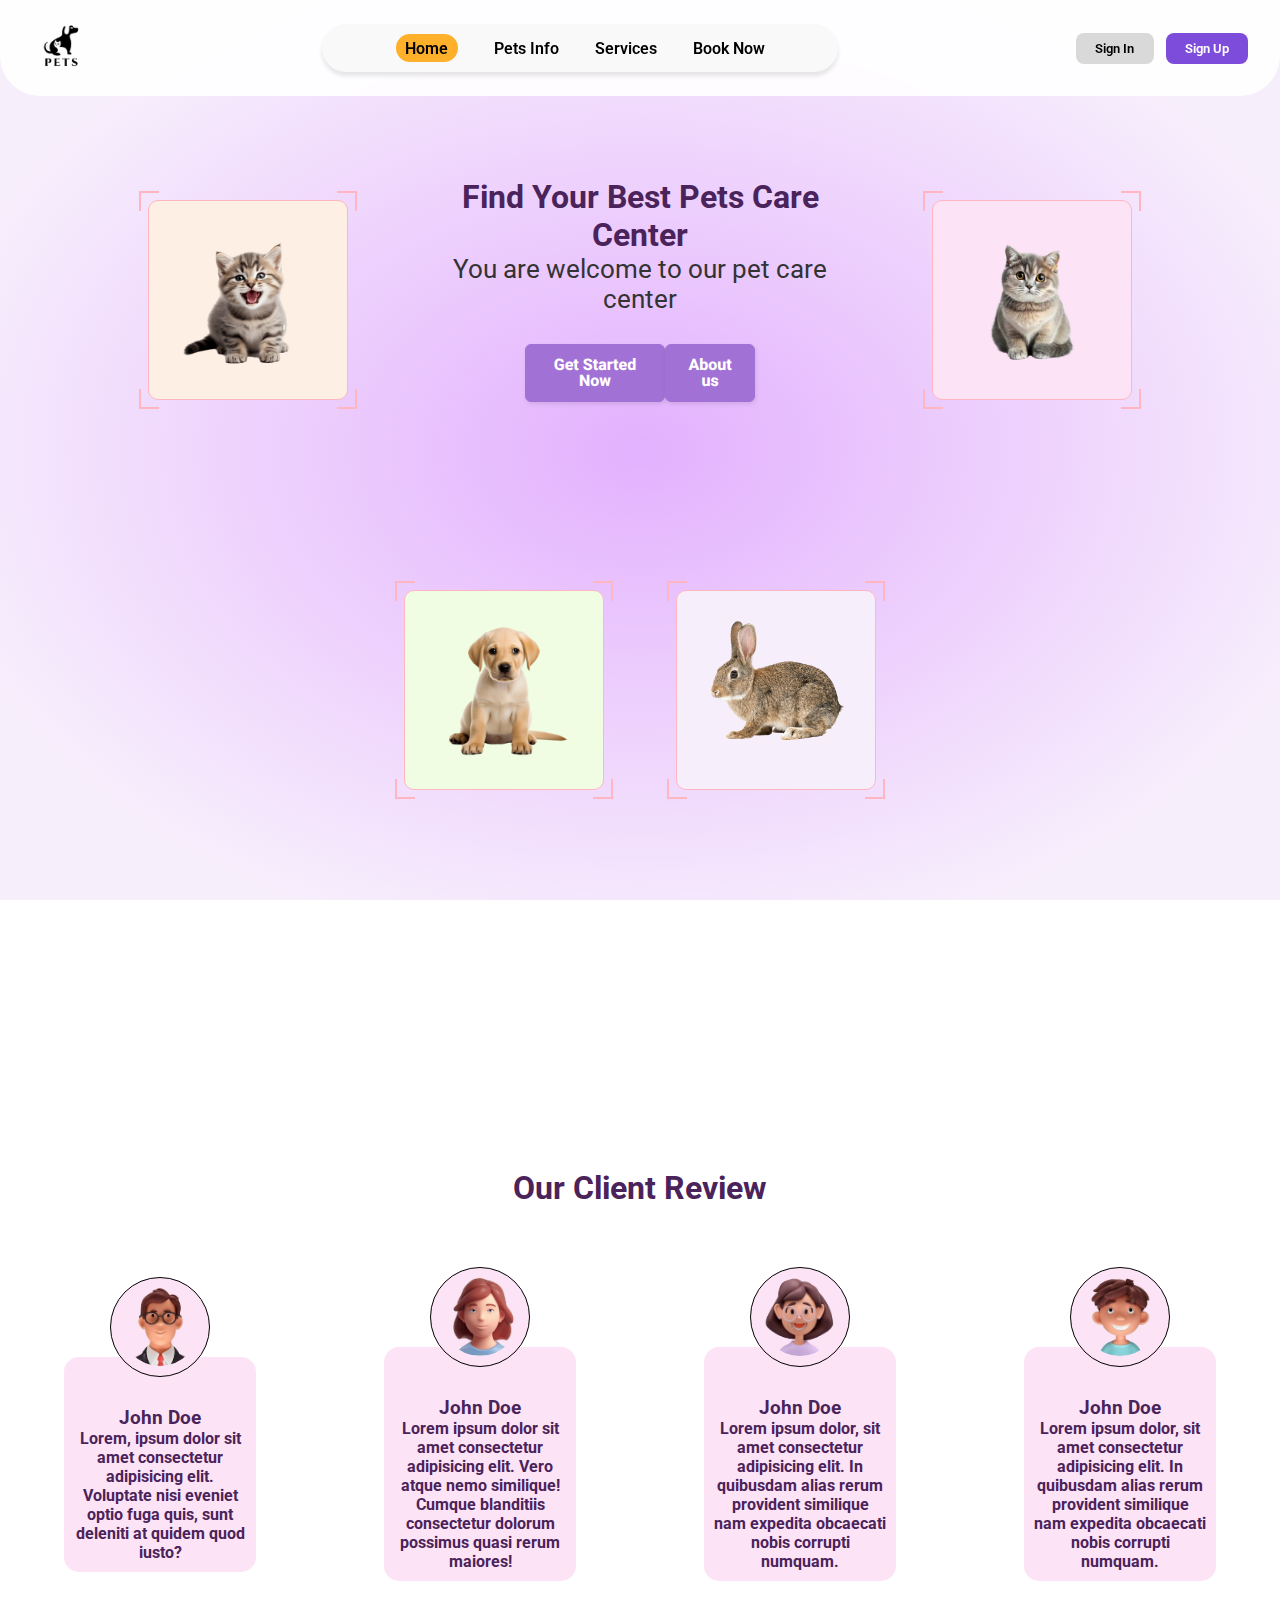
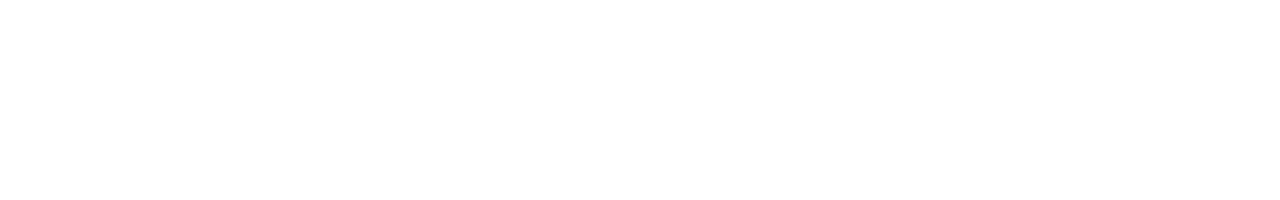
==== commit 2047f16c: "login and Currency Converter Finished Js Part" ====
--- a/index.html
+++ b/index.html
@@ -16,16 +16,19 @@
         <div class="logo">
             <img src="../Assets/pets_logo.png" alt="Site Logo">
         </div>
-        <div class="menu" >
+        
+        <img class="hamburger" src="Assets/hamburger.png"/>
+        <div class="menu">
             <nav class="nav-links">
                 <a href="index.html" class="nav-link home-link active">Home</a>
-                <a href="./Pages/PetsInfo.html" class="nav-link veterinary-link ">Pets Info</a>
-                <a href="./Pages/Services.html" class="nav-link contact-link ">Services</a>
-                <a href="./Pages/BookNow.html" class="nav-link animals-link ">Book Now</a>
+                <a href="./Pages/PetsInfo.html" class="nav-link veterinary-link">Pets Info</a>
+                <a href="./Pages/Services.html" class="nav-link contact-link">Services</a>
+                <a href="./Pages/BookNow.html" class="nav-link animals-link">Book Now</a>
             </nav>
         </div>
+        
         <div class="nav-buttons">
-            <button class="btn sign-in">Sign In</button>
+            <button class="btn sign-in" onclick="window.location.href='Pages/Login.html';">Sign In</button>
             <button class="btn sign-up">Sign Up</button>
         </div>
     </header>
@@ -39,7 +42,7 @@
                 <button class="button" role="button">About us</button>
             </div>
         </div>
-        <div id="Images">
+        <div class="Images">
                 <div class="image-wrapper">
                     <img src="Assets/cat1.png" alt="cat image"/>
                     <div class="corner corner-tl"></div>
@@ -70,7 +73,7 @@
                 </div>
         </div>
     </section>
-    <section >
+    <section>
         
         <h1>Our Client Review</h1>
         <div id="reviews">
@@ -116,7 +119,7 @@
         </div>
 
     </section>
-    
+    <script src="Code/Navbar.js"></script>
     </body>
     </html>
 
--- a/Styles/Index.css
+++ b/Styles/Index.css
@@ -57,108 +57,6 @@
     width: 60%;
     justify-content: space-around;
 }
-#Images{
-    position: relative;
-    width: 100%;
-    height: 100%;
-}
-#Images > div{
-    position: absolute;
-    width: 200px;
-    height: 200px;
-    
-    border-radius: 10px;
-    padding: 10px;
-    border-width: 1px;
-    border-style: solid;
-}
-
-#Images > div:nth-child(1){
-    right: 10%;
-    top: 20%;
-    background-color: #fde3f6;
-}
-
-#Images > div:nth-child(2){
-
-    left: 10%;
-    top: 20%;
-    background-color: #fdefe3;
-}
-
-#Images > div:nth-child(3){
-    left: 30%;
-    bottom: 10%;
-    background-color: #f0fde3;
-}
-
-#Images > div:nth-child(4){
-    right: 30%;
-    bottom: 10%;
-    background-color: #f7eefc;
-}
-
-#Images {
-    display: flex;
-    flex-wrap: wrap;
-    justify-content: center;
-    gap: 40px;
-    padding: 20px;
-}
-
-.image-container {
-    position: relative;
-    width: 250px;
-    background-color: #ffe6ea;
-}
-
-.image-wrapper {
-    margin: 20px;
-    border: 2px solid #ffb6c1;
-    position: relative;
-}
-
-.image-wrapper img {
-    width: 100%;
-    height: auto;
-    display: block;
-    padding: 20px;
-}
-
-.corner {
-    position: absolute;
-    width: 20px;
-    height: 20px;
-}
-
-.corner-tl {
-    top: -10px;
-    left: -10px;
-    border-top: 2px solid #ffb6c1;
-    border-left: 2px solid #ffb6c1;
-}
-
-.corner-tr {
-    top: -10px;
-    right: -10px;
-    border-top: 2px solid #ffb6c1;
-    border-right: 2px solid #ffb6c1;
-}
-
-.corner-bl {
-    bottom: -10px;
-    left: -10px;
-    border-bottom: 2px solid #ffb6c1;
-    border-left: 2px solid #ffb6c1;
-}
-
-.corner-br {
-    bottom: -10px;
-    right: -10px;
-    border-bottom: 2px solid #ffb6c1;
-    border-right: 2px solid #ffb6c1;
-}
-
 
 #reviews{
     text-align: center;
@@ -207,4 +105,20 @@
     margin-top: -30px;
     padding: 50px 10px 10px 10px;
     border-radius: 15px;
-}+}
+
+@media screen and (max-width: 900px) {
+    #title{
+        position: relative;
+        font-size: 1em;
+        color: black;
+        top: 0;
+        z-index: 10;
+
+        left:0;
+        width: 100%;
+        margin: 40% auto auto auto;
+        text-align: center;
+    }
+    
+  }--- a/Styles/NavBar.css
+++ b/Styles/NavBar.css
@@ -1,6 +1,3 @@
-
-
-/* Navbar Styling */
 .navbar {
     z-index: 99;
     width: 100%;
@@ -9,7 +6,15 @@
     align-items: center;
     justify-content: space-between;
     padding: 1rem 2rem;
+    transition: all 0.3s ease;
+    border: 0px solid #4a235a;
+    border-radius: 0 0 40px 40px;
+    background-color: rgba(255, 255, 255, 0.9); /* Solid background color with slight transparency */
+    backdrop-filter: blur(10px); /* Optional: adds a blur effect behind the navbar */
+}
 
+.navbar.scrolled {
+    box-shadow: 0 2px 10px rgba(0, 0, 0, 0.1);
 }
 
 .logo img {
@@ -17,9 +22,8 @@
     height: auto;
 }
 
-/* Nav Links Styling */
 .nav-links a {
-    color: #000; /* Black text color */
+    color: #000;
     text-decoration: none;
     margin: 0 1rem;
     font-weight: 600;
@@ -28,10 +32,9 @@
 }
 
 .nav-links a:hover {
-    color: #7D4CDB; /* Purple on hover */
+    color: #7D4CDB;
 }
 
-/* Buttons Styling */
 .nav-buttons .btn {
     padding: 0.5rem 1.2rem;
     margin-left: 0.5rem;
@@ -43,38 +46,25 @@
 }
 
 .sign-in {
-    background-color: #d9d9d9; /* Gray */
+    background-color: #d9d9d9;
     color: #000;
-
 }
 
 .sign-in:hover {
-    background-color: #e9e9e9; /* Darker gray on hover */
+    background-color: #e9e9e9;
 }
 
 .sign-up {
-    background-color: #7D4CDB; /* Purple */
+    background-color: #7D4CDB;
     color: #fff;
 }
 
 .sign-up:hover {
-    background-color: #5a36b8; /* Darker purple on hover */
-}
-/* Nav Links Styling */
-.nav-links .nav-link {
-    color: #000; /* Black text color */
-    text-decoration: none;
-    margin: 0 1rem;
-    font-weight: 600;
-    font-size: 1rem;
-    transition: color 0.3s ease;
+    background-color: #5a36b8;
 }
 
-.nav-links .nav-link:hover {
-    color: #7D4CDB; /* Purple on hover */
-}
-.menu{
-   background-color: #f9f9f9;
+.menu {
+    background-color: #f9f9f9;
     height: 3rem;
     display: flex;
     align-items: center;
@@ -82,13 +72,96 @@
     border-radius: 2rem;
     box-shadow: 0px 4px 4px rgba(0, 0, 0, 0.1);
     flex-grow: 0.2;
-    gap: 2rem; /* Space between links */
+}
 
-}
 .nav-link.active {
     background-color: #feb02b;
-    color: #000; /* Ensure text is readable */
-    padding: 0.3rem 0.6rem; /* Optional: add padding to make it look like a button */
-    border-radius: 2rem; /* Optional: add rounded corners */
+    color: #000;
+    padding: 0.3rem 0.6rem;
+    border-radius: 2rem;
 }
 
+.hamburger {
+    display: none;
+    width: 30px;
+    cursor: pointer;
+}
+
+.hamburger .line {
+    width: 25px;
+    height: 3px;
+    background-color: #000;
+    margin: 5px 0;
+    transition: all 0.3s ease;
+}
+
+@media screen and (max-width: 768px) {
+    .navbar {
+        padding: 1rem;
+    }
+
+    .hamburger {
+        display: block;
+        z-index: 100;
+    }
+
+    .menu {
+        position: fixed;
+        top: 0;
+        right: -100%;
+        width: 80%;
+        height: 100vh;
+        background-color: #fff;
+        flex-direction: column;
+        justify-content: center;
+        transition: right 0.3s ease;
+        border-radius: 0;
+        box-shadow: -2px 0 10px rgba(0, 0, 0, 0.1);
+    }
+
+    .menu.active {
+        right: 0;
+    }
+
+    .nav-links {
+        flex-direction: column;
+        text-align: center;
+    }
+
+    .nav-links a {
+        display: block;
+        margin: 1.5rem 0;
+        font-size: 1.2rem;
+    }
+
+    .nav-buttons {
+        display: none;
+    }
+
+    /* Hamburger Animation */
+    .hamburger.active .line:nth-child(1) {
+        transform: rotate(45deg) translate(5px, 5px);
+    }
+
+    .hamburger.active .line:nth-child(2) {
+        opacity: 0;
+    }
+
+    .hamburger.active .line:nth-child(3) {
+        transform: rotate(-45deg) translate(7px, -7px);
+    }
+
+    .menu::before {
+        content: '';
+        position: fixed;
+        top: 0;
+        left: 0;
+        width: 100%;
+        height: 100%;
+        background-color: rgba(0, 0, 0, 0.5);
+        opacity: 0;
+        visibility: hidden;
+        transition: all 0.3s ease;
+    }
+
+}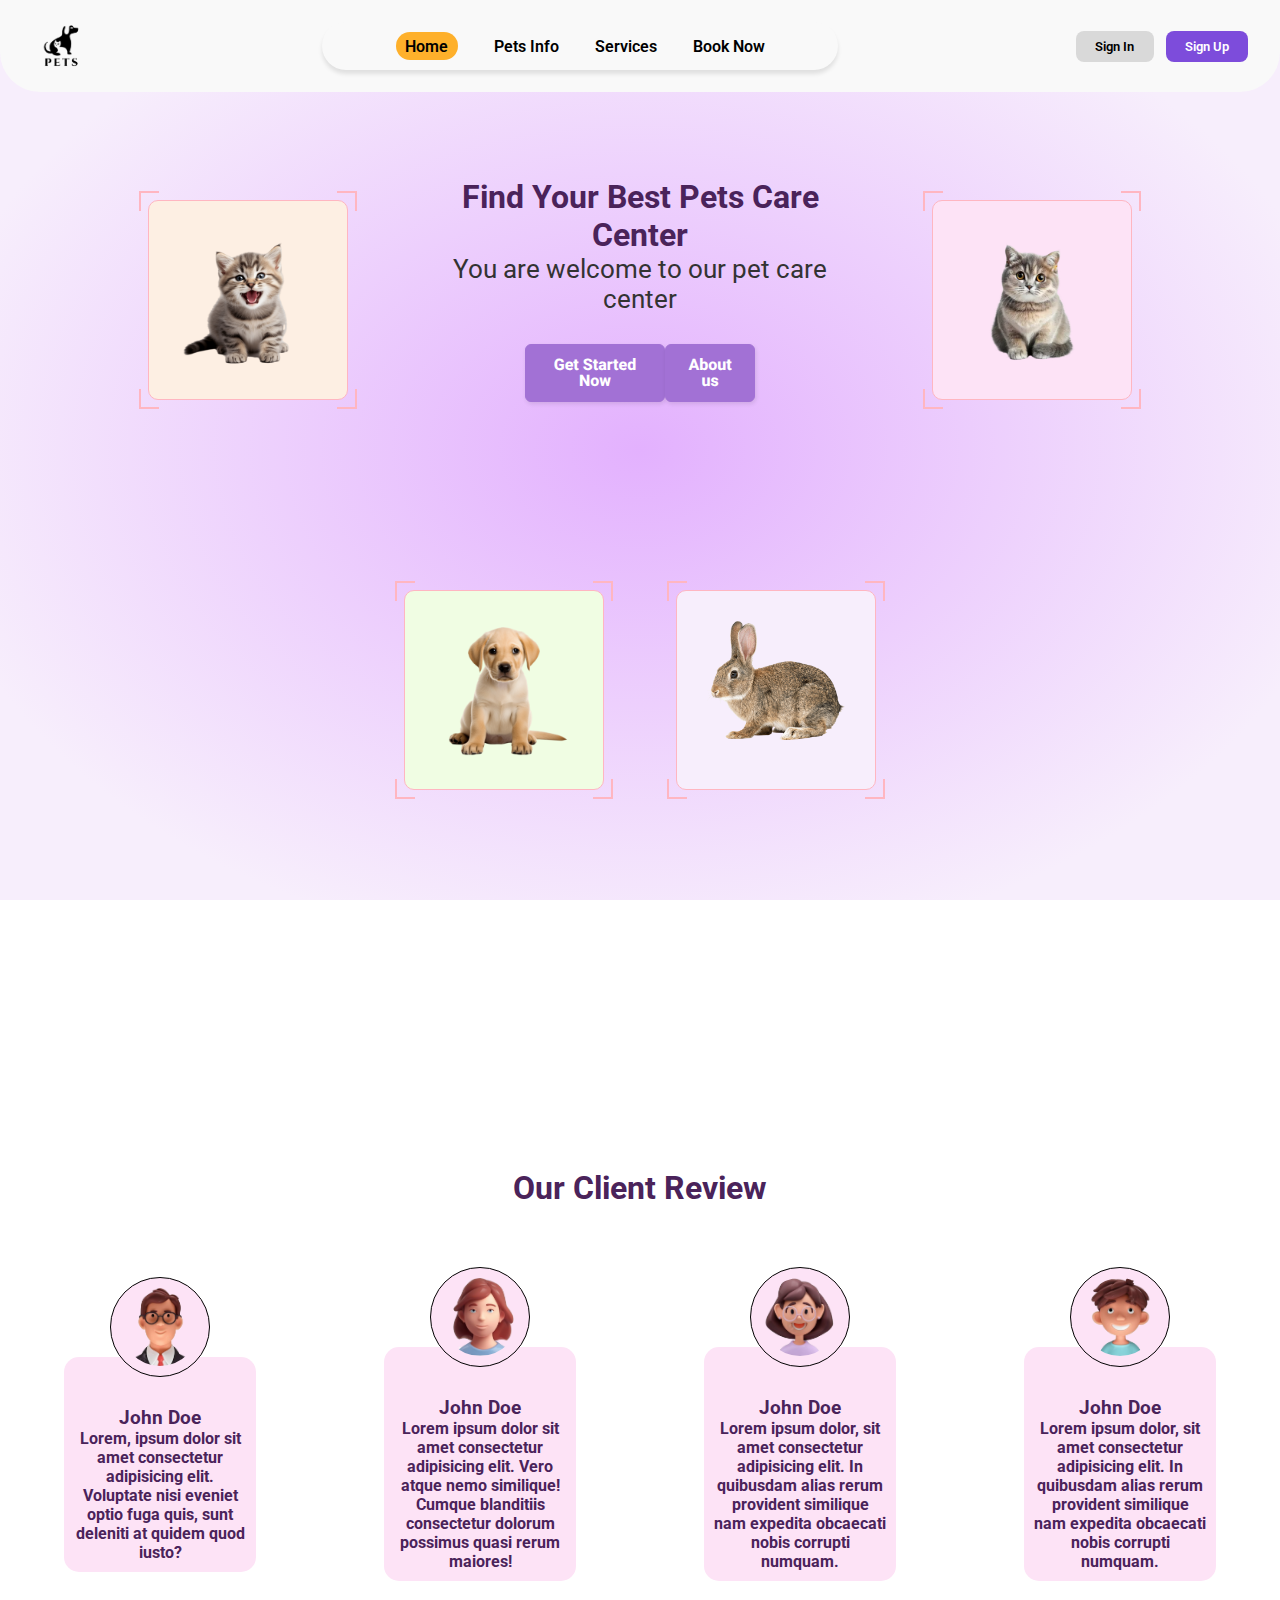
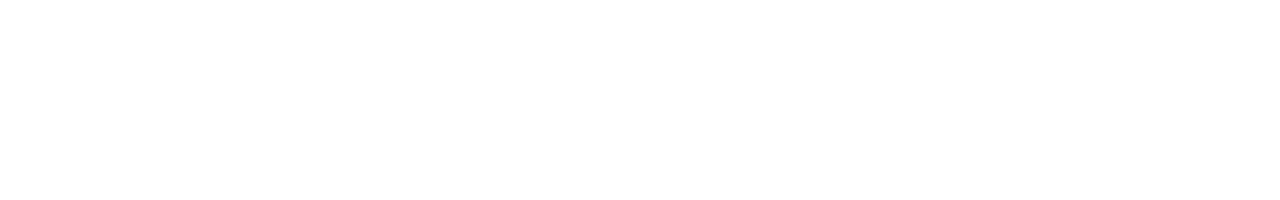
==== commit 98c0d5e2: "added the appointemnet registration from and its table of appontments" ====
--- a/index.html
+++ b/index.html
@@ -5,7 +5,8 @@
     <meta name="viewport" content="width=device-width, initial-scale=1.0">
     <link rel="stylesheet" href="Styles/Index.css">
     <link rel="preconnect" href="https://fonts.googleapis.com">
-    
+    <link rel="icon" href="Assets/pets_logo.png" type="image/png">  <!-- Favicon -->
+
     <link rel="stylesheet" href="Styles/NavBar.css">
 <link rel="preconnect" href="https://fonts.gstatic.com" crossorigin>
 <link href="https://fonts.googleapis.com/css2?family=Roboto:ital,wght@0,100;0,300;0,400;0,500;0,700;0,900;1,100;1,300;1,400;1,500;1,700;1,900&family=Secular+One&display=swap" rel="stylesheet">
@@ -14,7 +15,7 @@
 <body>
     <header class="navbar">
         <div class="logo">
-            <img src="../Assets/pets_logo.png" alt="Site Logo">
+            <img src="Assets/pets_logo.png" alt="Site Logo">
         </div>
         
         <img class="hamburger" src="Assets/hamburger.png"/>
--- a/Styles/NavBar.css
+++ b/Styles/NavBar.css
@@ -9,8 +9,8 @@
     transition: all 0.3s ease;
     border: 0px solid #4a235a;
     border-radius: 0 0 40px 40px;
-    background-color: rgba(255, 255, 255, 0.9); /* Solid background color with slight transparency */
     backdrop-filter: blur(10px); /* Optional: adds a blur effect behind the navbar */
+    background-color: #f9f9f9;
 }
 
 .navbar.scrolled {
@@ -20,6 +20,8 @@
 .logo img {
     width: 60px;
     height: auto;
+    cursor: pointer; /* Makes it clear it's clickable */
+    display: block; /* Ensures the entire image is clickable */
 }
 
 .nav-links a {
